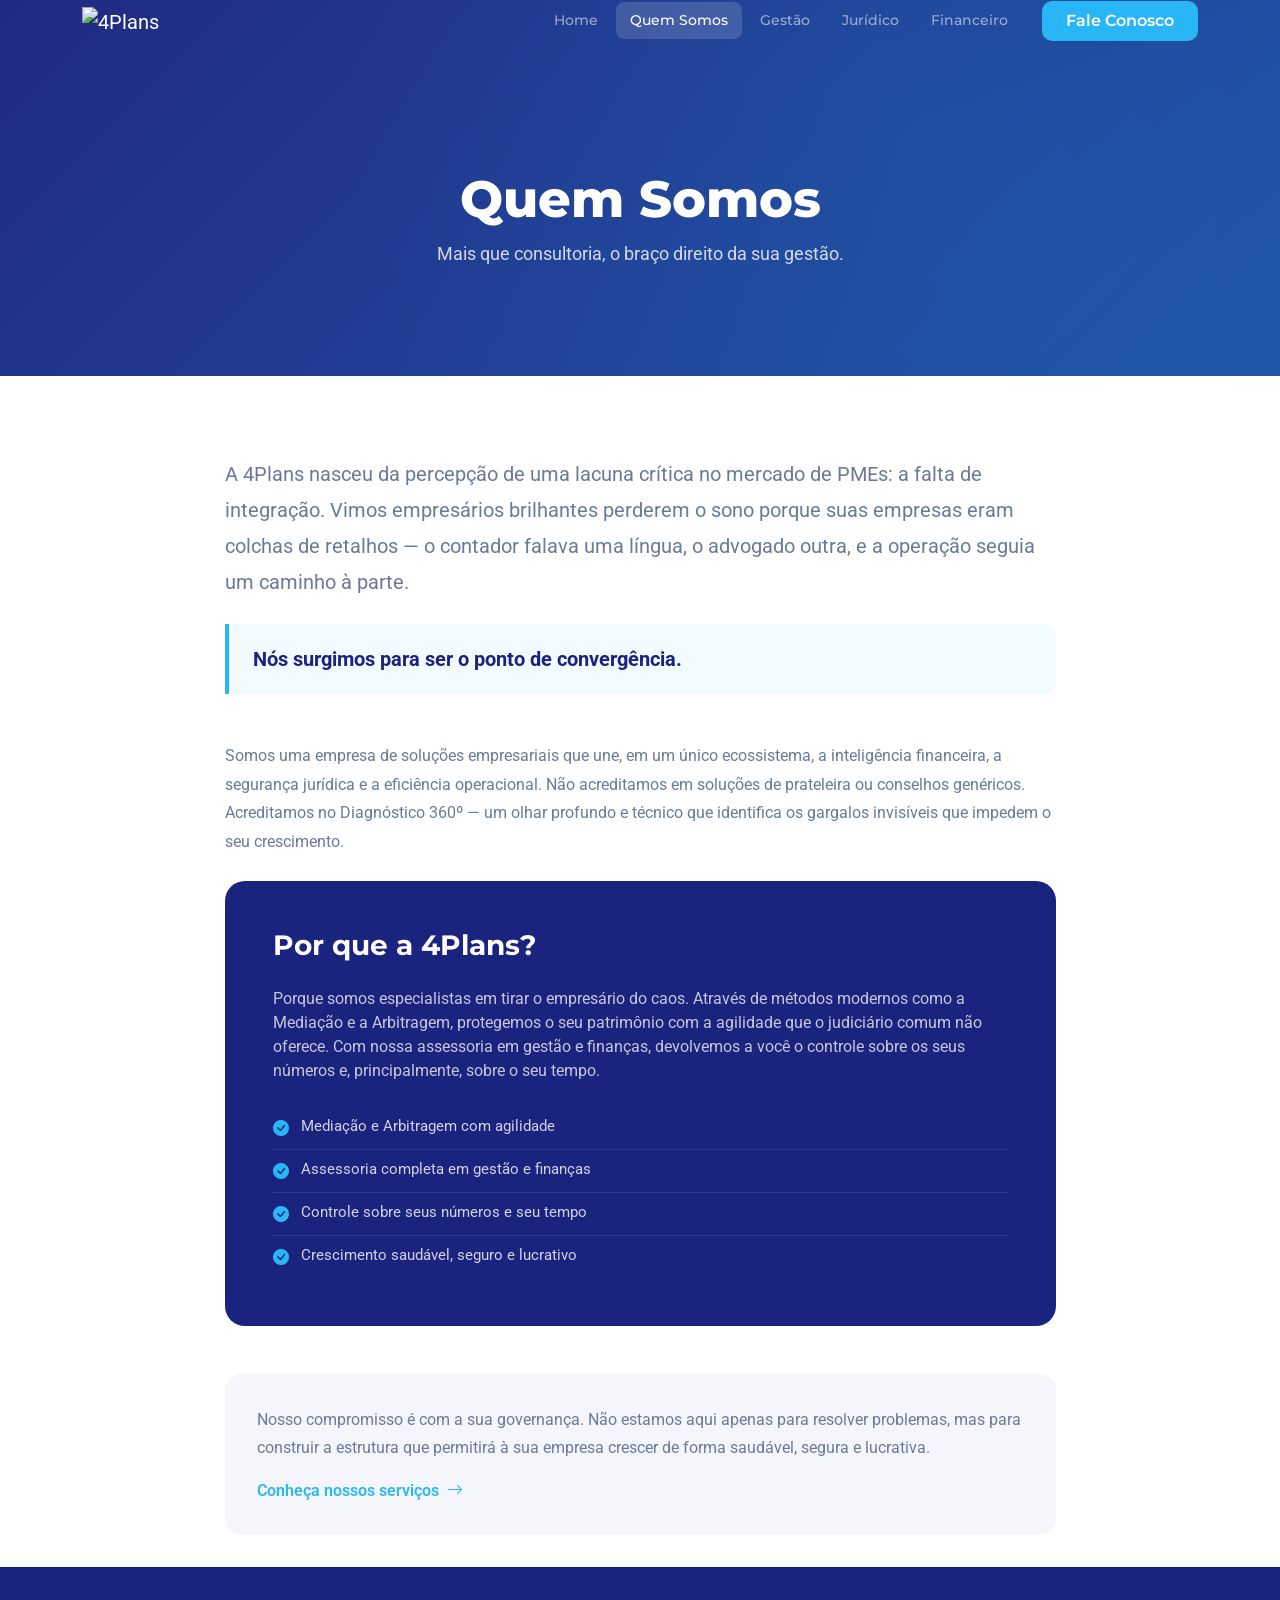
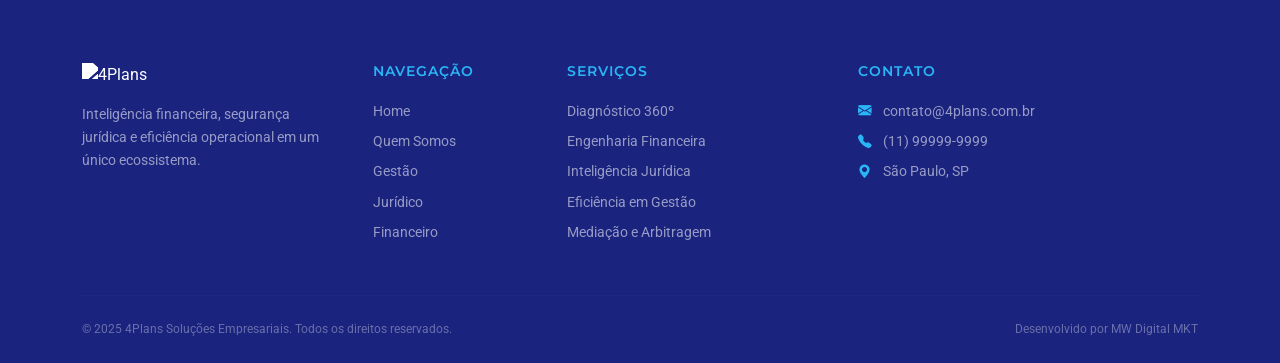
==== quem-somos.html @ f12b9c61 "." ====
<!DOCTYPE html>
<html lang="pt-BR">
<head>
  <meta charset="UTF-8" />
  <meta name="viewport" content="width=device-width, initial-scale=1.0" />
  <title>Quem Somos | 4Plans</title>
  <link rel="icon" href="https://media.base44.com/images/public/user_69f9740d5095d43ab97b32db/9ff68056e_3-Favicon.png" />
  <link href="https://cdn.jsdelivr.net/npm/bootstrap@5.3.3/dist/css/bootstrap.min.css" rel="stylesheet" />
  <link href="https://cdn.jsdelivr.net/npm/bootstrap-icons@1.11.3/font/bootstrap-icons.min.css" rel="stylesheet" />
  <link href="https://fonts.googleapis.com/css2?family=Montserrat:wght@300;400;500;600;700;800;900&family=Roboto:wght@300;400;500;700&display=swap" rel="stylesheet" />
  <link rel="stylesheet" href="css/style.css" />
</head>
<body>

  <!-- NAVBAR -->
  <nav class="navbar navbar-expand-lg navbar-dark fixed-top" id="mainNavbar">
    <div class="container">
      <a class="navbar-brand" href="index.html">
        <img src="https://media.base44.com/images/public/user_69f9740d5095d43ab97b32db/d98aa0cb9_2-LogoHorizontal.png" alt="4Plans" height="44" />
      </a>
      <button class="navbar-toggler border-0" type="button" data-bs-toggle="collapse" data-bs-target="#navMenu">
        <span class="navbar-toggler-icon"></span>
      </button>
      <div class="collapse navbar-collapse" id="navMenu">
        <ul class="navbar-nav ms-auto align-items-lg-center gap-lg-1">
          <li class="nav-item"><a class="nav-link" href="index.html">Home</a></li>
          <li class="nav-item"><a class="nav-link active" href="quem-somos.html">Quem Somos</a></li>
          <li class="nav-item"><a class="nav-link" href="servicos-gestao.html">Gestão</a></li>
          <li class="nav-item"><a class="nav-link" href="servicos-juridicos.html">Jurídico</a></li>
          <li class="nav-item"><a class="nav-link" href="solucoes-financeiras.html">Financeiro</a></li>
          <li class="nav-item ms-lg-3">
            <a class="btn btn-accent px-4 py-2" href="index.html#contato">Fale Conosco</a>
          </li>
        </ul>
      </div>
    </div>
  </nav>

  <!-- PAGE HERO -->
  <section class="page-hero">
    <div class="page-hero-overlay"></div>
    <div class="container position-relative z-1 text-center text-white py-5">
      <h1 class="page-hero-title">Quem Somos</h1>
      <p class="page-hero-sub">Mais que consultoria, o braço direito da sua gestão.</p>
    </div>
  </section>

  <!-- CONTENT -->
  <section class="section-pad bg-white">
    <div class="container">
      <div class="row justify-content-center">
        <div class="col-lg-9">

          <p class="text-muted-custom fs-5 mb-4">
            A 4Plans nasceu da percepção de uma lacuna crítica no mercado de PMEs: a falta de integração. Vimos empresários brilhantes perderem o sono porque suas empresas eram colchas de retalhos — o contador falava uma língua, o advogado outra, e a operação seguia um caminho à parte.
          </p>

          <div class="accent-block mb-5">
            <p class="fw-bold fs-5 mb-0 text-primary-custom">Nós surgimos para ser o ponto de convergência.</p>
          </div>

          <p class="text-muted-custom mb-4">
            Somos uma empresa de soluções empresariais que une, em um único ecossistema, a inteligência financeira, a segurança jurídica e a eficiência operacional. Não acreditamos em soluções de prateleira ou conselhos genéricos. Acreditamos no Diagnóstico 360º — um olhar profundo e técnico que identifica os gargalos invisíveis que impedem o seu crescimento.
          </p>

          <!-- Por que a 4Plans -->
          <div class="dark-card mb-5">
            <h3 class="text-white fw-bold mb-4">Por que a 4Plans?</h3>
            <p class="text-white-70 mb-4">
              Porque somos especialistas em tirar o empresário do caos. Através de métodos modernos como a Mediação e a Arbitragem, protegemos o seu patrimônio com a agilidade que o judiciário comum não oferece. Com nossa assessoria em gestão e finanças, devolvemos a você o controle sobre os seus números e, principalmente, sobre o seu tempo.
            </p>
            <ul class="check-list check-list-light">
              <li><i class="bi bi-check-circle-fill text-accent"></i> Mediação e Arbitragem com agilidade</li>
              <li><i class="bi bi-check-circle-fill text-accent"></i> Assessoria completa em gestão e finanças</li>
              <li><i class="bi bi-check-circle-fill text-accent"></i> Controle sobre seus números e seu tempo</li>
              <li><i class="bi bi-check-circle-fill text-accent"></i> Crescimento saudável, seguro e lucrativo</li>
            </ul>
          </div>

          <div class="muted-card">
            <p class="text-muted-custom mb-3">
              Nosso compromisso é com a sua governança. Não estamos aqui apenas para resolver problemas, mas para construir a estrutura que permitirá à sua empresa crescer de forma saudável, segura e lucrativa.
            </p>
            <a href="servicos-gestao.html" class="link-accent fw-semibold">
              Conheça nossos serviços <i class="bi bi-arrow-right ms-1"></i>
            </a>
          </div>

        </div>
      </div>
    </div>
  </section>

  <!-- FOOTER -->
  <footer class="footer-section">
    <div class="container">
      <div class="row g-5 py-5">
        <div class="col-lg-3 col-md-6">
          <img src="https://media.base44.com/images/public/user_69f9740d5095d43ab97b32db/d98aa0cb9_2-LogoHorizontal.png" alt="4Plans" height="36" class="footer-logo mb-3" />
          <p class="footer-text">Inteligência financeira, segurança jurídica e eficiência operacional em um único ecossistema.</p>
        </div>
        <div class="col-lg-2 col-md-6">
          <h6 class="footer-heading">Navegação</h6>
          <ul class="footer-links">
            <li><a href="index.html">Home</a></li>
            <li><a href="quem-somos.html">Quem Somos</a></li>
            <li><a href="servicos-gestao.html">Gestão</a></li>
            <li><a href="servicos-juridicos.html">Jurídico</a></li>
            <li><a href="solucoes-financeiras.html">Financeiro</a></li>
          </ul>
        </div>
        <div class="col-lg-3 col-md-6">
          <h6 class="footer-heading">Serviços</h6>
          <ul class="footer-links">
            <li>Diagnóstico 360º</li>
            <li>Engenharia Financeira</li>
            <li>Inteligência Jurídica</li>
            <li>Eficiência em Gestão</li>
            <li>Mediação e Arbitragem</li>
          </ul>
        </div>
        <div class="col-lg-4 col-md-6">
          <h6 class="footer-heading">Contato</h6>
          <ul class="footer-links">
            <li><i class="bi bi-envelope-fill text-accent me-2"></i> contato@4plans.com.br</li>
            <li><i class="bi bi-telephone-fill text-accent me-2"></i> (11) 99999-9999</li>
            <li><i class="bi bi-geo-alt-fill text-accent me-2"></i> São Paulo, SP</li>
          </ul>
        </div>
      </div>
      <hr class="footer-hr" />
      <div class="d-flex flex-column flex-sm-row justify-content-between align-items-center py-4 gap-2">
        <p class="footer-copy mb-0">© 2025 4Plans Soluções Empresariais. Todos os direitos reservados.</p>
        <p class="footer-copy mb-0">Desenvolvido por MW Digital MKT</p>
      </div>
    </div>
  </footer>

  <script src="https://cdn.jsdelivr.net/npm/bootstrap@5.3.3/dist/js/bootstrap.bundle.min.js"></script>
  <script src="js/main.js"></script>
</body>
</html>
---- css/style.css ----
/* ============================================
   Fonts: Montserrat (heading) + Roboto (body)
   Colors: #1A237E | #0D47A1 | #29B6F6
============================================ */

:root {
    --primary: #1A237E;
    --secondary: #0D47A1;
    --accent: #29B6F6;
    --dark: #0f1a5c;
    --light-bg: #f4f6fb;
    --text-muted: #6b7a99;
    --font-heading: 'Montserrat', sans-serif;
    --font-body: 'Roboto', sans-serif;
}

/* ---- Base ---- */
*,
*::before,
*::after {
    box-sizing: border-box;
}

body {
    font-family: var(--font-body);
    color: #2b2f4a;
    background: #fff;
    margin: 0;
}

h1,
h2,
h3,
h4,
h5,
h6 {
    font-family: var(--font-heading);
}

/* ---- Utility ---- */
.text-primary-custom {
    color: var(--primary) !important;
}

.text-accent {
    color: var(--accent) !important;
}

.text-muted-custom {
    color: var(--text-muted);
    line-height: 1.8;
}

.text-white-70 {
    color: rgba(255, 255, 255, 0.75);
}

.bg-primary-custom {
    background-color: var(--primary) !important;
}

.bg-light-custom {
    background-color: var(--light-bg) !important;
}

.link-accent {
    color: var(--accent);
    text-decoration: none;
}

.link-accent:hover {
    color: #1d9fd4;
}

.section-pad {
    padding: 80px 0;
}

.z-1 {
    z-index: 1;
}

/* ---- Buttons ---- */
.btn-accent {
    background-color: var(--accent);
    color: #fff;
    font-family: var(--font-heading);
    font-weight: 600;
    border: none;
    border-radius: 10px;
    transition: filter .2s, transform .2s;
    text-decoration: none;
}

.btn-accent:hover {
    filter: brightness(1.1);
    transform: translateY(-1px);
    color: #fff;
}

.btn-glass {
    background: rgba(255, 255, 255, 0.1);
    backdrop-filter: blur(8px);
    border: 1.5px solid rgba(255, 255, 255, 0.3);
    color: #fff;
    font-family: var(--font-heading);
    font-weight: 500;
    border-radius: 10px;
    transition: background .2s;
    text-decoration: none;
}

.btn-glass:hover {
    background: rgba(255, 255, 255, 0.2);
    color: #fff;
}

/* ---- NAVBAR ---- */
#mainNavbar {
    transition: background .35s, box-shadow .35s;
    background: transparent;
    padding: 0;
}

#mainNavbar.scrolled {
    background: rgba(255, 255, 255, 0.97) !important;
    box-shadow: 0 2px 20px rgba(26, 35, 126, 0.10);
}

#mainNavbar.scrolled .nav-link,
#mainNavbar.scrolled .navbar-brand {
    color: var(--primary) !important;
}

#mainNavbar.scrolled .nav-link:hover,
#mainNavbar.scrolled .nav-link.active {
    background: var(--light-bg);
    border-radius: 8px;
}

.navbar-brand img {
    transition: filter .3s;
}

#mainNavbar.scrolled .navbar-brand img {
    filter: none;
}

.nav-link {
    font-family: var(--font-heading);
    font-size: 0.875rem;
    font-weight: 500;
    padding: 8px 14px !important;
    border-radius: 8px;
    transition: background .2s, color .2s;
}

.nav-link.active {
    background: rgba(255, 255, 255, 0.15);
    border-radius: 8px;
}

#mainNavbar.scrolled .nav-link.active {
    background: var(--primary) !important;
    color: #fff !important;
}

/* Mobile nav background */
@media (max-width: 991px) {
    #mainNavbar .navbar-collapse {
        background: #fff;
        padding: 16px;
        border-top: 1px solid #e8ecf5;
        margin-top: 4px;
    }

    #mainNavbar .nav-link {
        color: var(--primary) !important;
    }

    #mainNavbar .navbar-toggler-icon {
        background-image: url("data:image/svg+xml,%3csvg xmlns='http://www.w3.org/2000/svg' viewBox='0 0 30 30'%3e%3cpath stroke='rgba%28255,255,255,1%29' stroke-linecap='round' stroke-miterlimit='10' stroke-width='2' d='M4 7h22M4 15h22M4 23h22'/%3e%3c/svg%3e");
    }

    #mainNavbar.scrolled .navbar-toggler-icon {
        background-image: url("data:image/svg+xml,%3csvg xmlns='http://www.w3.org/2000/svg' viewBox='0 0 30 30'%3e%3cpath stroke='rgba%2826,35,126,1%29' stroke-linecap='round' stroke-miterlimit='10' stroke-width='2' d='M4 7h22M4 15h22M4 23h22'/%3e%3c/svg%3e");
    }
}

/* ---- HERO ---- */
.hero-section {
    min-height: 100vh;
    background:
        linear-gradient(135deg, rgba(26, 35, 126, 0.97) 0%, rgba(13, 71, 161, 0.88) 60%, rgba(26, 35, 126, 0.75) 100%),
        url('https://images.unsplash.com/photo-1497366216548-37526070297c?w=1600&q=80') center/cover no-repeat;
    position: relative;
}

.hero-overlay {
    position: absolute;
    inset: 0;
    background: radial-gradient(circle at 80% 50%, rgba(41, 182, 246, 0.08) 0%, transparent 60%);
}

.hero-badge {
    display: inline-flex;
    align-items: center;
    background: rgba(255, 255, 255, 0.1);
    backdrop-filter: blur(8px);
    border: 1px solid rgba(255, 255, 255, 0.2);
    border-radius: 100px;
    padding: 8px 20px;
    font-family: var(--font-heading);
    font-size: 0.85rem;
    font-weight: 500;
    color: rgba(255, 255, 255, 0.9);
}

.badge-dot {
    width: 8px;
    height: 8px;
    background: var(--accent);
    border-radius: 50%;
    margin-right: 10px;
    animation: pulse-dot 1.8s infinite;
}

@keyframes pulse-dot {

    0%,
    100% {
        opacity: 1;
        transform: scale(1);
    }

    50% {
        opacity: 0.5;
        transform: scale(1.3);
    }
}

.hero-title {
    font-family: var(--font-heading);
    font-size: clamp(2.2rem, 5vw, 4rem);
    font-weight: 800;
    color: #fff;
    line-height: 1.15;
    margin-bottom: 1.25rem;
}

.hero-subtitle {
    font-size: 1.15rem;
    color: rgba(255, 255, 255, 0.82);
    line-height: 1.7;
    margin-bottom: 0;
}

.hero-pill {
    background: rgba(255, 255, 255, 0.07);
    backdrop-filter: blur(6px);
    border: 1px solid rgba(255, 255, 255, 0.12);
    border-radius: 10px;
    padding: 10px 14px;
    font-family: var(--font-heading);
    font-size: 0.78rem;
    font-weight: 500;
    color: rgba(255, 255, 255, 0.85);
    display: flex;
    align-items: center;
}

/* ---- PAGE HERO ---- */
.page-hero {
    position: relative;
    min-height: 320px;
    display: flex;
    align-items: center;
    background:
        linear-gradient(135deg, rgba(26, 35, 126, 0.97) 0%, rgba(13, 71, 161, 0.92) 100%),
        url('https://images.unsplash.com/photo-1497366216548-37526070297c?w=1200&q=80') center/cover no-repeat;
    padding: 120px 0 60px;
}

.page-hero-overlay {
    position: absolute;
    inset: 0;
    background: radial-gradient(circle at 70% 30%, rgba(41, 182, 246, 0.08), transparent 60%);
}

.page-hero-title {
    font-family: var(--font-heading);
    font-size: clamp(2rem, 4vw, 3.5rem);
    font-weight: 800;
    margin-bottom: 0.75rem;
}

.page-hero-sub {
    font-size: 1.1rem;
    color: rgba(255, 255, 255, 0.8);
    margin-bottom: 0;
}

/* ---- SECTION HEADINGS ---- */
.section-heading {
    margin-bottom: 3rem;
}

.eyebrow {
    display: inline-block;
    font-family: var(--font-heading);
    font-size: 0.78rem;
    font-weight: 700;
    letter-spacing: 3px;
    text-transform: uppercase;
    color: var(--accent);
    margin-bottom: 0.75rem;
}

.section-title {
    font-family: var(--font-heading);
    font-size: clamp(1.6rem, 3vw, 2.5rem);
    font-weight: 800;
    color: var(--primary);
    margin-bottom: 0;
    line-height: 1.2;
}

/* ---- CHECK CARD ---- */
.check-card {
    background: var(--light-bg);
    border-radius: 16px;
    padding: 36px;
}

.check-list {
    list-style: none;
    padding: 0;
    margin: 0;
}

.check-list li {
    display: flex;
    align-items: flex-start;
    gap: 12px;
    padding: 8px 0;
    font-size: 0.92rem;
    color: var(--text-muted);
    border-bottom: 1px solid rgba(0, 0, 0, 0.05);
}

.check-list li:last-child {
    border-bottom: none;
}

.check-list li i {
    margin-top: 2px;
    flex-shrink: 0;
    font-size: 1rem;
}

.check-list-light li {
    color: rgba(255, 255, 255, 0.8);
    border-color: rgba(255, 255, 255, 0.1);
}

/* ---- A DOR ---- */
.pain-question {
    font-family: var(--font-heading);
    font-size: clamp(1.3rem, 2.5vw, 1.9rem);
    font-weight: 700;
    color: #fff;
    margin-bottom: 1.25rem;
    line-height: 1.3;
}

.pain-box {
    background: rgba(255, 255, 255, 0.06);
    backdrop-filter: blur(6px);
    border: 1px solid rgba(255, 255, 255, 0.12);
    border-radius: 16px;
    padding: 36px;
}

/* ---- SERVICE CARDS ---- */
.service-card {
    background: #fff;
    border: 1px solid #e8ecf5;
    border-radius: 16px;
    padding: 36px 28px;
    transition: box-shadow .3s, border-color .3s, transform .3s;
}

.service-card:hover {
    box-shadow: 0 12px 40px rgba(26, 35, 126, 0.10);
    border-color: rgba(41, 182, 246, 0.3);
    transform: translateY(-4px);
}

.service-icon {
    font-size: 2.2rem;
    width: 64px;
    height: 64px;
    background: rgba(41, 182, 246, 0.10);
    border-radius: 14px;
    display: flex;
    align-items: center;
    justify-content: center;
    margin-bottom: 20px;
    transition: background .3s;
}

.service-card:hover .service-icon {
    background: rgba(41, 182, 246, 0.18);
}

.service-title {
    font-family: var(--font-heading);
    font-size: 1rem;
    font-weight: 700;
    color: var(--primary);
    margin-bottom: 10px;
}

.service-desc {
    font-size: 0.88rem;
    color: var(--text-muted);
    line-height: 1.7;
    margin: 0;
}

/* ---- STEP CARDS ---- */
.step-card {
    background: #fff;
    border-radius: 16px;
    padding: 40px 28px;
    box-shadow: 0 4px 20px rgba(26, 35, 126, 0.06);
    position: relative;
}

.step-icon-wrap {
    position: relative;
    width: 80px;
    height: 80px;
    background: #fff;
    border: 2px solid rgba(41, 182, 246, 0.2);
    border-radius: 16px;
    display: flex;
    align-items: center;
    justify-content: center;
    margin: 0 auto 24px;
    font-size: 1.5rem;
    color: var(--accent);
    box-shadow: 0 4px 16px rgba(26, 35, 126, 0.08);
}

.step-num {
    position: absolute;
    top: -12px;
    right: -12px;
    width: 32px;
    height: 32px;
    background: var(--accent);
    color: #fff;
    font-family: var(--font-heading);
    font-size: 0.75rem;
    font-weight: 700;
    border-radius: 50%;
    display: flex;
    align-items: center;
    justify-content: center;
}

.step-title {
    font-family: var(--font-heading);
    font-weight: 700;
    font-size: 1.1rem;
    color: var(--primary);
    margin-bottom: 10px;
}

.step-desc {
    font-size: 0.88rem;
    color: var(--text-muted);
    line-height: 1.7;
    margin: 0;
}

/* INFO CARD */
.contact-info-card {
    background: #fff;
    border-radius: 16px;
    padding: 28px;
    border: 1px solid #e8ecf5;
}

.info-item {
    display: flex;
    gap: 16px;
    margin-bottom: 20px;
}

.info-item i {
    font-size: 1.3rem;
    color: var(--accent);
}

.info-item h5 {
    margin: 0;
    font-size: 0.9rem;
    font-weight: 700;
    color: var(--primary);
}

.info-item p {
    margin: 0;
    font-size: 0.85rem;
    color: var(--text-muted);
}

/* FORM */
.contact-form-card {
    background: #fff;
    border-radius: 16px;
    padding: 32px;
    border: 1px solid #e8ecf5;
    box-shadow: 0 8px 30px rgba(0, 0, 0, 0.04);
}

/* INPUT */
.form-input-custom {
    width: 100%;
    padding: 12px 14px;
    border-radius: 8px;
    border: 1px solid #e0e5f0;
    background: #f8f9fc;
    font-size: 0.9rem;
    transition: 0.2s;
}

.form-input-custom:focus {
    border-color: var(--accent);
    outline: none;
    box-shadow: 0 0 0 3px rgba(41, 182, 246, 0.15);
}

/* ---- CONTENT CARDS ---- */
.accent-block {
    border-left: 4px solid var(--accent);
    background: rgba(41, 182, 246, 0.06);
    border-radius: 0 12px 12px 0;
    padding: 20px 24px;
}

.accent-light-card {
    background: rgba(41, 182, 246, 0.06);
    border: 1px solid rgba(41, 182, 246, 0.2);
    border-radius: 16px;
    padding: 32px;
}

.dark-card {
    background: var(--primary);
    border-radius: 20px;
    padding: 48px;
}

.muted-card {
    background: var(--light-bg);
    border-radius: 16px;
    padding: 32px;
}

.transparency-card {
    background: var(--light-bg);
    border: 1px solid #e0e5f0;
    border-radius: 16px;
    padding: 28px 32px;
}

/* ---- FOOTER ---- */
.footer-section {
    background: var(--primary);
}

.footer-logo {
    filter: brightness(0) invert(1);
}

.footer-heading {
    font-family: var(--font-heading);
    font-weight: 600;
    font-size: 0.85rem;
    letter-spacing: 1px;
    text-transform: uppercase;
    color: var(--accent);
    margin-bottom: 16px;
}

.footer-text {
    font-size: 0.85rem;
    color: rgba(255, 255, 255, 0.55);
    line-height: 1.7;
}

.footer-links {
    list-style: none;
    padding: 0;
    margin: 0;
}

.footer-links li {
    font-size: 0.85rem;
    color: rgba(255, 255, 255, 0.55);
    padding: 5px 0;
}

.footer-links a {
    color: rgba(255, 255, 255, 0.55);
    text-decoration: none;
    transition: color .2s;
}

.footer-links a:hover {
    color: var(--accent);
}

.footer-hr {
    border-color: rgba(255, 255, 255, 0.1);
    margin: 0;
}

.footer-copy {
    font-size: 0.78rem;
    color: rgba(255, 255, 255, 0.35);
}

/* ---- ANIMATIONS ---- */
.fade-in {
    animation: fadeInUp 0.8s ease both;
}

.delay-1 {
    animation-delay: 0.15s;
}

.delay-2 {
    animation-delay: 0.3s;
}

.delay-3 {
    animation-delay: 0.45s;
}

.delay-4 {
    animation-delay: 0.6s;
}

@keyframes fadeInUp {
    from {
        opacity: 0;
        transform: translateY(28px);
    }

    to {
        opacity: 1;
        transform: translateY(0);
    }
}

/* Scroll reveal */
.reveal {
    opacity: 0;
    transform: translateY(32px);
    transition: opacity 0.7s ease, transform 0.7s ease;
}

.reveal.visible {
    opacity: 1;
    transform: translateY(0);
}

/* ---- RESPONSIVE ---- */
@media (max-width: 767px) {
    .section-pad {
        padding: 60px 0;
    }

    .dark-card {
        padding: 28px 20px;
    }

    .accent-light-card {
        padding: 24px 20px;
    }

    .check-card {
        padding: 24px 20px;
    }

    .hero-section {
        min-height: 90vh;
    }
}
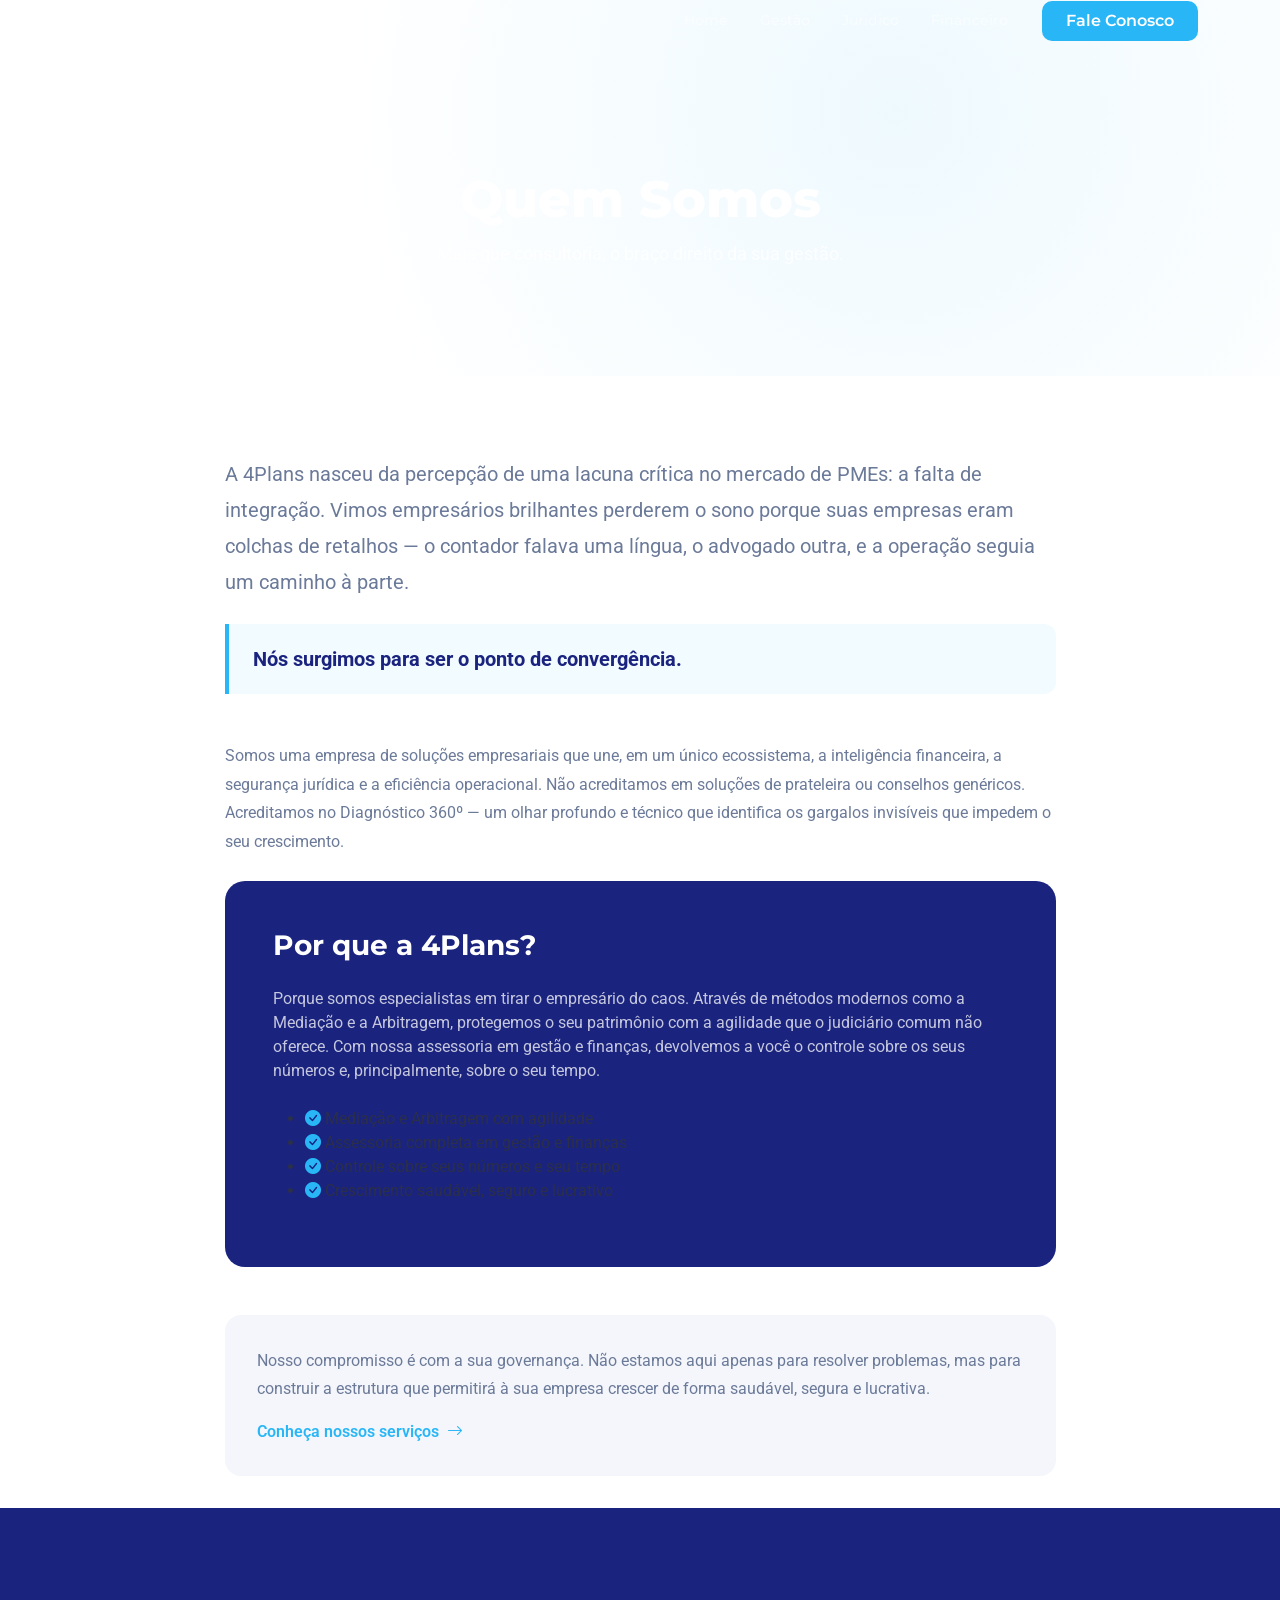
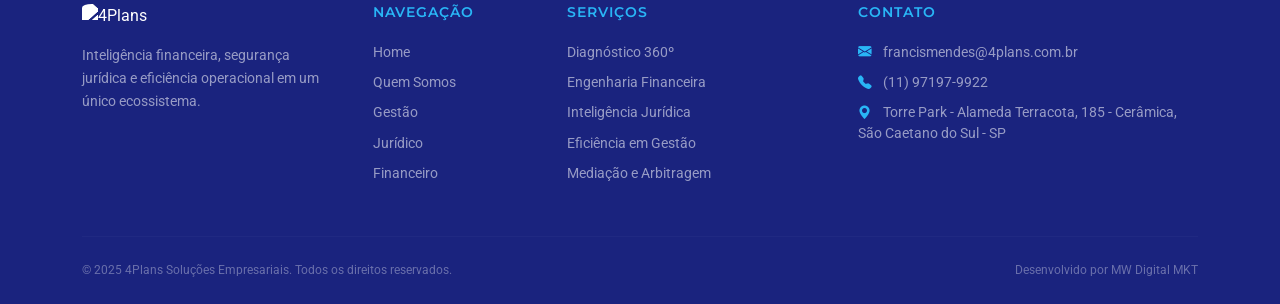
==== commit c61fdade: "Final" ====
--- a/quem-somos.html
+++ b/quem-somos.html
@@ -24,7 +24,7 @@
       <div class="collapse navbar-collapse" id="navMenu">
         <ul class="navbar-nav ms-auto align-items-lg-center gap-lg-1">
           <li class="nav-item"><a class="nav-link" href="index.html">Home</a></li>
-          <li class="nav-item"><a class="nav-link active" href="quem-somos.html">Quem Somos</a></li>
+          <!-- <li class="nav-item"><a class="nav-link active" href="quem-somos.html">Quem Somos</a></li> -->
           <li class="nav-item"><a class="nav-link" href="servicos-gestao.html">Gestão</a></li>
           <li class="nav-item"><a class="nav-link" href="servicos-juridicos.html">Jurídico</a></li>
           <li class="nav-item"><a class="nav-link" href="solucoes-financeiras.html">Financeiro</a></li>
@@ -122,9 +122,10 @@
         <div class="col-lg-4 col-md-6">
           <h6 class="footer-heading">Contato</h6>
           <ul class="footer-links">
-            <li><i class="bi bi-envelope-fill text-accent me-2"></i> contato@4plans.com.br</li>
-            <li><i class="bi bi-telephone-fill text-accent me-2"></i> (11) 99999-9999</li>
-            <li><i class="bi bi-geo-alt-fill text-accent me-2"></i> São Paulo, SP</li>
+            <li><i class="bi bi-envelope-fill text-accent me-2"></i> francismendes@4plans.com.br</li>
+            <li><i class="bi bi-telephone-fill text-accent me-2"></i> (11) 97197-9922</li>
+            <li><i class="bi bi-geo-alt-fill text-accent me-2"></i> Torre Park - Alameda Terracota, 185 - Cerâmica, São
+              Caetano do Sul - SP</li>
           </ul>
         </div>
       </div>
--- a/css/style.css
+++ b/css/style.css
@@ -140,6 +140,8 @@
 
 .navbar-brand img {
     transition: filter .3s;
+    filter: brightness(0) invert(1);
+
 }
 
 #mainNavbar.scrolled .navbar-brand img {
@@ -179,11 +181,11 @@
     }
 
     #mainNavbar .navbar-toggler-icon {
-        background-image: url("data:image/svg+xml,%3csvg xmlns='http://www.w3.org/2000/svg' viewBox='0 0 30 30'%3e%3cpath stroke='rgba%28255,255,255,1%29' stroke-linecap='round' stroke-miterlimit='10' stroke-width='2' d='M4 7h22M4 15h22M4 23h22'/%3e%3c/svg%3e");
+        background-image: url("data:image/svg+xml,%3csvg xmlns='https://www.w3.org/2000/svg' viewBox='0 0 30 30'%3e%3cpath stroke='rgba%28255,255,255,1%29' stroke-linecap='round' stroke-miterlimit='10' stroke-width='2' d='M4 7h22M4 15h22M4 23h22'/%3e%3c/svg%3e");
     }
 
     #mainNavbar.scrolled .navbar-toggler-icon {
-        background-image: url("data:image/svg+xml,%3csvg xmlns='http://www.w3.org/2000/svg' viewBox='0 0 30 30'%3e%3cpath stroke='rgba%2826,35,126,1%29' stroke-linecap='round' stroke-miterlimit='10' stroke-width='2' d='M4 7h22M4 15h22M4 23h22'/%3e%3c/svg%3e");
+        background-image: url("data:image/svg+xml,%3csvg xmlns='https://www.w3.org/2000/svg' viewBox='0 0 30 30'%3e%3cpath stroke='rgba%2826,35,126,1%29' stroke-linecap='round' stroke-miterlimit='10' stroke-width='2' d='M4 7h22M4 15h22M4 23h22'/%3e%3c/svg%3e");
     }
 }
 
@@ -191,8 +193,7 @@
 .hero-section {
     min-height: 100vh;
     background:
-        linear-gradient(135deg, rgba(26, 35, 126, 0.97) 0%, rgba(13, 71, 161, 0.88) 60%, rgba(26, 35, 126, 0.75) 100%),
-        url('https://images.unsplash.com/photo-1497366216548-37526070297c?w=1600&q=80') center/cover no-repeat;
+        url('../img/banner.png') center/cover no-repeat;
     position: relative;
 }
 
@@ -275,9 +276,6 @@
     min-height: 320px;
     display: flex;
     align-items: center;
-    background:
-        linear-gradient(135deg, rgba(26, 35, 126, 0.97) 0%, rgba(13, 71, 161, 0.92) 100%),
-        url('https://images.unsplash.com/photo-1497366216548-37526070297c?w=1200&q=80') center/cover no-repeat;
     padding: 120px 0 60px;
 }
 
@@ -325,42 +323,14 @@
     line-height: 1.2;
 }
 
-/* ---- CHECK CARD ---- */
-.check-card {
-    background: var(--light-bg);
-    border-radius: 16px;
-    padding: 36px;
-}
-
-.check-list {
-    list-style: none;
-    padding: 0;
-    margin: 0;
-}
-
-.check-list li {
-    display: flex;
-    align-items: flex-start;
-    gap: 12px;
-    padding: 8px 0;
-    font-size: 0.92rem;
-    color: var(--text-muted);
-    border-bottom: 1px solid rgba(0, 0, 0, 0.05);
-}
-
-.check-list li:last-child {
-    border-bottom: none;
-}
-
-.check-list li i {
-    margin-top: 2px;
-    flex-shrink: 0;
-    font-size: 1rem;
-}
-
-.check-list-light li {
-    color: rgba(255, 255, 255, 0.8);
-    border-color: rgba(255, 255, 255, 0.1);
+/* ---- IMG CARD ---- */
+
+img {
+    max-width: auto;
+    max-height: 70vh;
+    border-radius: 15%;
+    align-items: center;
+    justify-content: center;
 }
 
 /* ---- A DOR ---- */
@@ -409,6 +379,11 @@
     transition: background .3s;
 }
 
+.service-icon img {
+    width: auto;
+    height: 70px;
+}
+
 .service-card:hover .service-icon {
     background: rgba(41, 182, 246, 0.18);
 }
@@ -427,6 +402,113 @@
     line-height: 1.7;
     margin: 0;
 }
+
+/* ---- TIMELINE (COMO FAZEMOS) ---- */
+.timeline-row {
+    display: flex;
+    align-items: flex-start;
+    justify-content: center;
+    gap: 0;
+    flex-wrap: wrap;
+}
+
+.timeline-item {
+    flex: 1;
+    min-width: 200px;
+    max-width: 280px;
+    text-align: center;
+    padding: 0 16px;
+}
+
+.timeline-icon-wrap {
+    position: relative;
+    width: 120px;
+    height: 120px;
+    background: #fff;
+    border: 2px solid rgba(41, 182, 246, 0.25);
+    border-radius: 50%;
+    display: flex;
+    align-items: center;
+    justify-content: center;
+    margin: 0 auto 24px;
+    box-shadow: 0 6px 24px rgba(26, 35, 126, 0.10);
+    transition: transform .3s, box-shadow .3s;
+}
+
+.timeline-item:hover .timeline-icon-wrap {
+    transform: translateY(-4px);
+    box-shadow: 0 12px 32px rgba(26, 35, 126, 0.15);
+}
+
+.timeline-icon-img {
+    width: 80px;
+    height: 80px;
+    object-fit: contain;
+}
+
+.timeline-num {
+    position: absolute;
+    top: -8px;
+    right: -8px;
+    width: 36px;
+    height: 36px;
+    background: var(--accent);
+    color: #fff;
+    font-family: var(--font-heading);
+    font-size: 0.78rem;
+    font-weight: 800;
+    border-radius: 50%;
+    display: flex;
+    align-items: center;
+    justify-content: center;
+    box-shadow: 0 3px 10px rgba(41, 182, 246, 0.45);
+}
+
+.timeline-title {
+    font-family: var(--font-heading);
+    font-weight: 800;
+    font-size: 1.15rem;
+    color: var(--primary);
+    margin-bottom: 10px;
+}
+
+.timeline-desc {
+    font-size: 0.90rem;
+    color: var(--text-muted);
+    line-height: 1.75;
+    margin: 0;
+}
+
+/* Arrow connector */
+.timeline-arrow {
+    display: flex;
+    align-items: center;
+    justify-content: center;
+    padding-top: 44px;
+    /* align with center of icon */
+    font-size: 2rem;
+    color: var(--accent);
+    opacity: 0.5;
+    flex-shrink: 0;
+}
+
+@media (max-width: 767px) {
+    .timeline-row {
+        flex-direction: column;
+        align-items: center;
+        gap: 8px;
+    }
+
+    .timeline-arrow {
+        padding-top: 0;
+        transform: rotate(90deg);
+    }
+
+    .timeline-item {
+        max-width: 100%;
+    }
+}
+
 
 /* ---- STEP CARDS ---- */
 .step-card {
@@ -516,6 +598,113 @@
     font-size: 0.85rem;
     color: var(--text-muted);
 }
+
+/* ---- O QUE FAZEMOS CARDS ---- */
+.oqf-card {
+    background: #fff;
+    border: 1px solid #e8ecf5;
+    border-radius: 20px;
+    padding: 40px 32px 32px;
+    display: flex;
+    flex-direction: column;
+    align-items: flex-start;
+    transition: box-shadow .35s, border-color .35s, transform .35s;
+    position: relative;
+    overflow: hidden;
+}
+
+.oqf-card::before {
+    content: '';
+    position: absolute;
+    top: 0;
+    left: 0;
+    right: 0;
+    height: 4px;
+    background: linear-gradient(90deg, var(--primary), var(--accent));
+    opacity: 0;
+    transition: opacity .35s;
+}
+
+.oqf-card:hover {
+    box-shadow: 0 16px 48px rgba(26, 35, 126, 0.12);
+    border-color: rgba(41, 182, 246, 0.35);
+    transform: translateY(-6px);
+}
+
+.oqf-card:hover::before {
+    opacity: 1;
+}
+
+.oqf-icon-wrap {
+    width: 96px;
+    height: 96px;
+    border-radius: 50%;
+    background: #f0f4ff;
+    display: flex;
+    align-items: center;
+    justify-content: center;
+    margin-bottom: 24px;
+    transition: background .35s, transform .35s;
+    overflow: hidden;
+    flex-shrink: 0;
+}
+
+.oqf-card:hover .oqf-icon-wrap {
+    background: #e4eeff;
+    transform: scale(1.06);
+}
+
+.oqf-icon-img {
+    width: 72px;
+    height: 72px;
+    object-fit: contain;
+}
+
+.oqf-title {
+    font-family: var(--font-heading);
+    font-size: 1.1rem;
+    font-weight: 700;
+    color: var(--primary);
+    margin-bottom: 12px;
+}
+
+.oqf-desc {
+    font-size: 0.88rem;
+    color: var(--text-muted);
+    line-height: 1.75;
+    flex: 1;
+    margin-bottom: 24px;
+}
+
+.oqf-link {
+    display: inline-flex;
+    align-items: center;
+    gap: 6px;
+    font-family: var(--font-heading);
+    font-size: 0.85rem;
+    font-weight: 700;
+    color: var(--primary);
+    text-decoration: none;
+    border: 2px solid var(--primary);
+    border-radius: 8px;
+    padding: 8px 20px;
+    transition: background .25s, color .25s, border-color .25s, gap .25s;
+}
+
+.oqf-link:hover {
+    background: var(--primary);
+    color: #fff;
+    gap: 10px;
+}
+
+.oqf-link i {
+    transition: transform .25s;
+}
+
+.oqf-link:hover i {
+    transform: translateX(3px);
+}
+
 
 /* FORM */
 .contact-form-card {
@@ -543,6 +732,35 @@
     box-shadow: 0 0 0 3px rgba(41, 182, 246, 0.15);
 }
 
+/* ---- CTA SECTION ---- */
+.cta-section {
+    background: linear-gradient(135deg, var(--secondary) 0%, var(--primary) 100%);
+    position: relative;
+    overflow: hidden;
+}
+
+.cta-section::before {
+    content: '';
+    position: absolute;
+    inset: 0;
+    background: radial-gradient(circle at 20% 80%, rgba(41, 182, 246, 0.12), transparent 55%),
+        radial-gradient(circle at 80% 20%, rgba(26, 35, 126, 0.3), transparent 55%);
+}
+
+.cta-title {
+    font-family: var(--font-heading);
+    font-size: clamp(1.8rem, 3.5vw, 2.8rem);
+    font-weight: 800;
+    margin-bottom: 1rem;
+}
+
+.cta-sub {
+    font-size: 1.1rem;
+    color: rgba(255, 255, 255, 0.8);
+    max-width: 560px;
+    margin: 0 auto;
+}
+
 /* ---- CONTENT CARDS ---- */
 .accent-block {
     border-left: 4px solid var(--accent);
@@ -584,6 +802,8 @@
 
 .footer-logo {
     filter: brightness(0) invert(1);
+    height: auto;
+    width: 85px;
 }
 
 .footer-heading {
@@ -700,4 +920,82 @@
     .hero-section {
         min-height: 90vh;
     }
+}
+
+/* =========================================
+   MOBILE HERO + QUEM SOMOS
+========================================= */
+
+@media (max-width: 767px) {
+
+    /* HERO */
+    .hero-section {
+        min-height: 65vh;
+        padding-top: 90px;
+        padding-bottom: 50px;
+        background-position: center center;
+    }
+
+    .hero-title {
+        font-size: 2rem;
+        line-height: 1.2;
+        text-align: center;
+    }
+
+    .hero-subtitle {
+        font-size: 1rem;
+        line-height: 1.7;
+        text-align: center;
+    }
+
+    .hero-badge {
+        margin: 0 auto 20px;
+        font-size: 0.75rem;
+        padding: 7px 16px;
+    }
+
+    .hero-pill {
+        justify-content: center;
+        text-align: center;
+        width: 100%;
+    }
+
+    .hero-section .container {
+        text-align: center;
+    }
+
+    /* QUEM SOMOS */
+    .section-heading {
+        margin-bottom: 2rem;
+    }
+
+    .section-title {
+        font-size: 1.8rem;
+        line-height: 1.3;
+    }
+
+    .text-muted-custom {
+        font-size: 0.95rem;
+        line-height: 1.9;
+        text-align: center;
+    }
+
+    /* IMAGEM ABOUT */
+    .about-img-mobile {
+        margin-top: 20px;
+        text-align: center;
+    }
+
+    .about-img-mobile img {
+        width: 100%;
+        max-width: 320px;
+        border-radius: 24px;
+    }
+
+    /* CORREÇÃO GLOBAL DE IMAGEM */
+    img {
+        max-width: 100%;
+        height: auto;
+    }
+
 }
